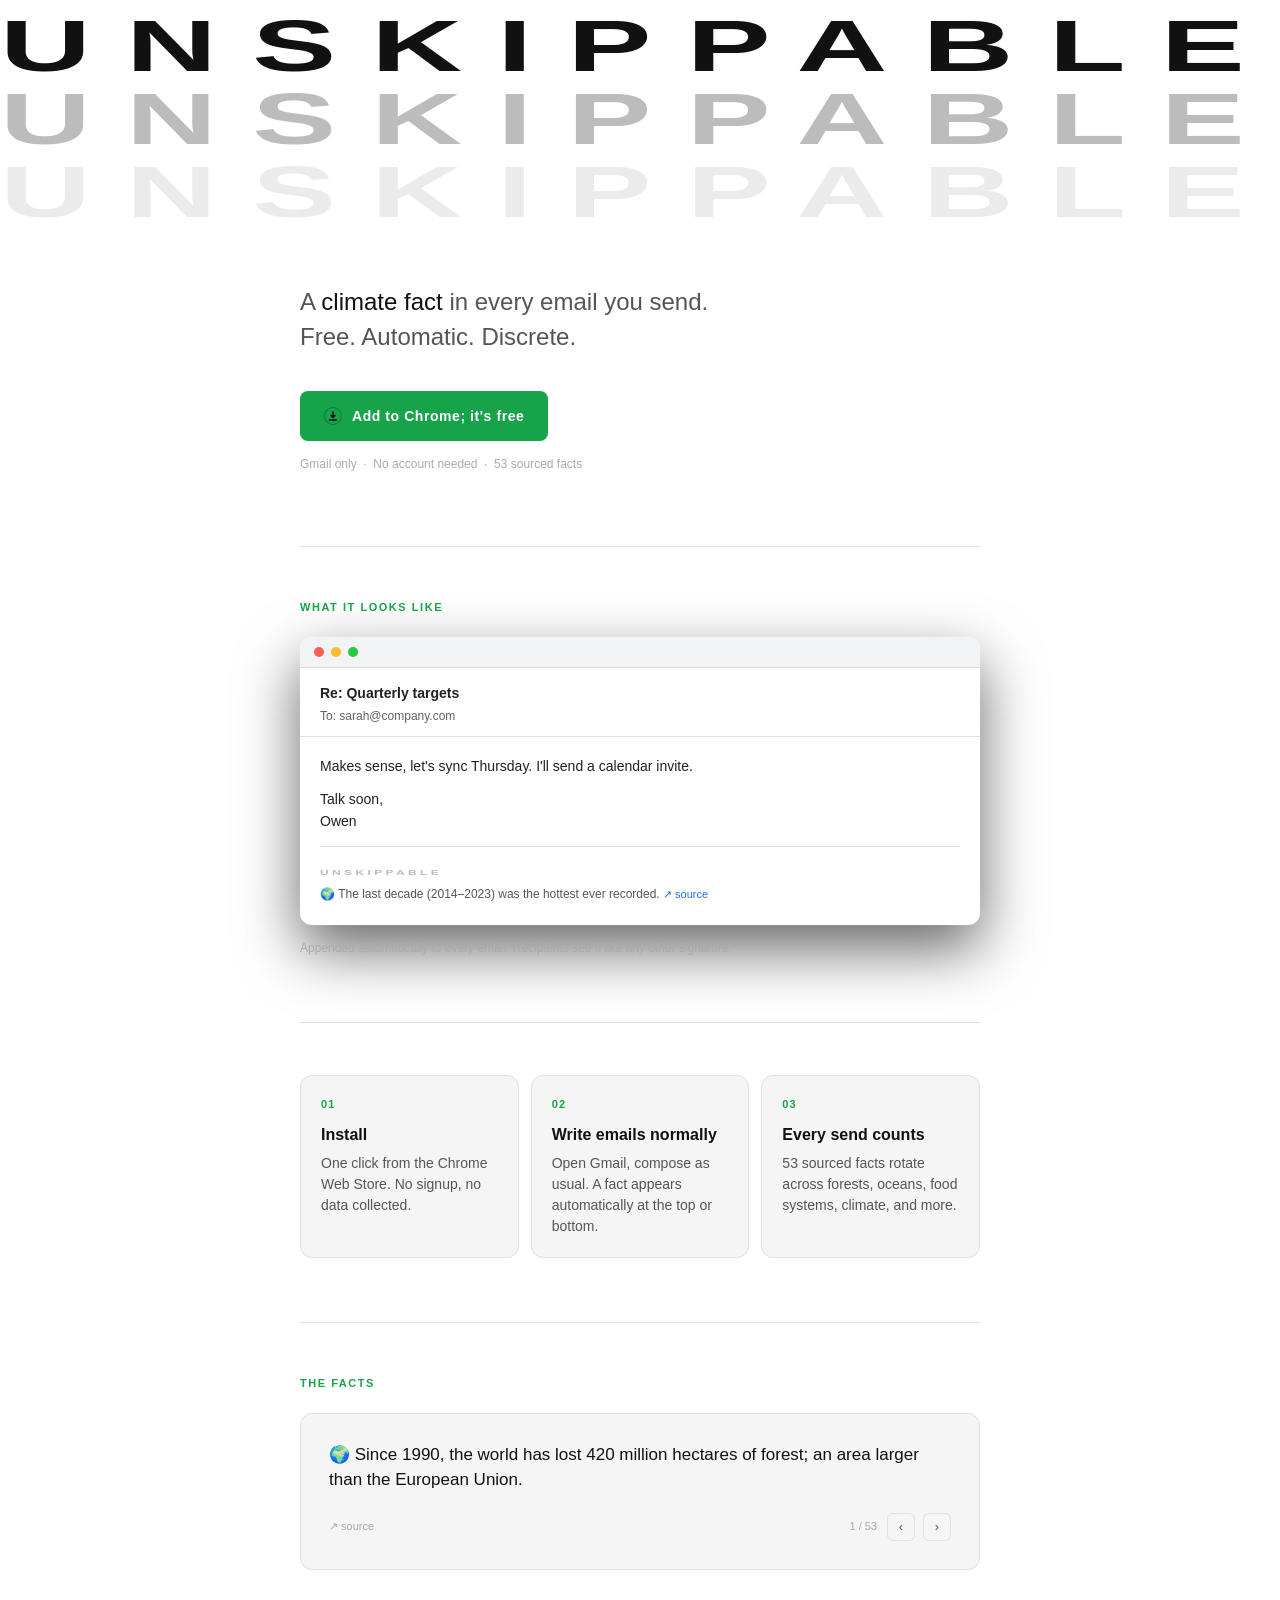
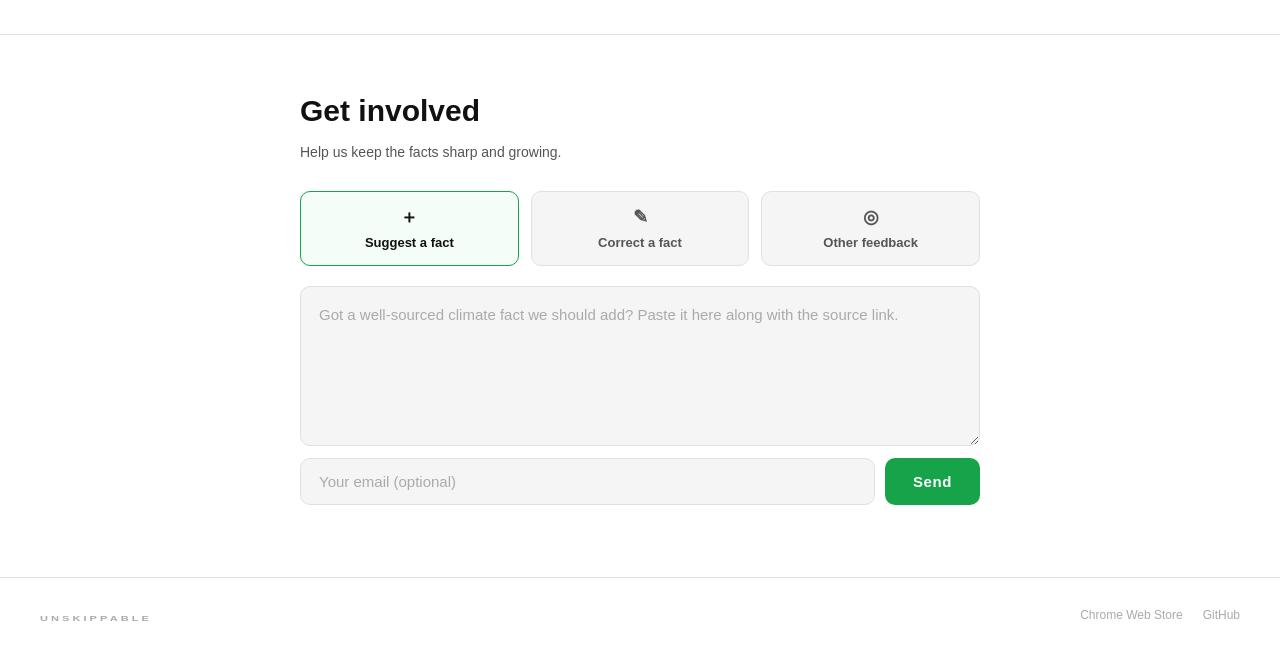
==== web/index.html @ 428bbf8e "Move demo section above steps Co-Authored-By: Claude Sonnet 4.6 <noreply@anthropic.com>" ====
<!DOCTYPE html>
<html lang="en">
<head>
  <meta charset="UTF-8">
  <meta name="viewport" content="width=device-width, initial-scale=1.0">
  <title>Unskippable Climate</title>
  <meta name="description" content="A climate fact in every email you send. Free Chrome extension for Gmail.">
  <style>
    *, *::before, *::after { box-sizing: border-box; margin: 0; padding: 0; }

    :root {
      --bg: #ffffff;
      --surface: #f5f5f5;
      --border: #e0e0e0;
      --text: #111111;
      --muted: #aaa;
      --dim: #555;
      --green: #16a34a;
    }

    html { scroll-behavior: smooth; }

    body {
      background: var(--bg);
      color: var(--text);
      font-family: Arial, 'Helvetica Neue', sans-serif;
      line-height: 1.6;
      -webkit-font-smoothing: antialiased;
      overflow-x: hidden;
    }

    /* ── WORDMARK STACK ── */
    .wordmarks-stack {
      width: 100%;
      overflow: hidden;
      padding-top: 10px;
    }
    .wm {
      font-family: 'Arial Black', Impact, 'Helvetica Neue', Arial, sans-serif;
      font-weight: 900;
      letter-spacing: 0.28em;
      text-transform: uppercase;
      white-space: nowrap;
      display: block;
      color: var(--text);
      transform: scaleY(0.58);
      transform-origin: top left;
      line-height: 1;
    }

    /* ── CENTERED COLUMN ── */
    .col {
      max-width: 760px;
      margin: 0 auto;
      padding: 0 40px;
    }

    /* ── HERO ── */
    .hero { padding: 56px 0 72px; }

    .hero-tagline {
      font-size: clamp(18px, 2.5vw, 24px);
      color: var(--dim);
      max-width: 480px;
      margin-bottom: 36px;
      line-height: 1.45;
    }
    .hero-tagline em { color: var(--text); font-style: normal; }

    .btn-install {
      display: inline-flex;
      align-items: center;
      gap: 10px;
      background: var(--green);
      color: #ffffff;
      font-size: 14px;
      font-weight: bold;
      letter-spacing: 0.04em;
      padding: 14px 24px;
      border-radius: 8px;
      text-decoration: none;
      transition: opacity 0.15s, transform 0.15s;
    }
    .btn-install:hover { opacity: 0.88; transform: translateY(-1px); }
    .hero-sub { margin-top: 14px; font-size: 12px; color: var(--muted); }

    /* ── STEPS ── */
    .steps-section {
      padding: 52px 0 64px;
      border-top: 1px solid var(--border);
    }
    .steps { display: flex; gap: 12px; }
    .step {
      flex: 1;
      background: var(--surface);
      border: 1px solid var(--border);
      border-radius: 12px;
      padding: 20px;
    }
    .step-num { font-size: 11px; font-weight: bold; letter-spacing: 0.1em; color: var(--green); margin-bottom: 8px; }
    .step-title { font-size: 16px; font-weight: bold; margin-bottom: 6px; }
    .step-desc { font-size: 14px; color: var(--dim); line-height: 1.5; }

    /* ── DEMO ── */
    .demo { padding: 52px 0 64px; border-top: 1px solid var(--border); }

    .section-label {
      font-size: 11px;
      font-weight: bold;
      letter-spacing: 0.14em;
      text-transform: uppercase;
      color: var(--green);
      margin-bottom: 20px;
    }

    .email-mock {
      background: #fff;
      border-radius: 12px;
      overflow: hidden;
      box-shadow: 0 0 0 1px rgba(255,255,255,0.06), 0 24px 60px rgba(0,0,0,0.6);
    }
    .email-chrome {
      background: #f1f3f4;
      padding: 10px 14px;
      display: flex;
      align-items: center;
      gap: 7px;
      border-bottom: 1px solid #dadce0;
    }
    .chrome-dot { width: 10px; height: 10px; border-radius: 50%; }
    .chrome-dot:nth-child(1) { background: #ff5f57; }
    .chrome-dot:nth-child(2) { background: #febc2e; }
    .chrome-dot:nth-child(3) { background: #28c840; }
    .email-header { padding: 14px 20px 10px; border-bottom: 1px solid #e0e0e0; }
    .email-subject { font-family: Arial, sans-serif; font-size: 14px; font-weight: bold; color: #202124; margin-bottom: 3px; }
    .email-meta { font-family: Arial, sans-serif; font-size: 12px; color: #5f6368; }
    .email-body { padding: 18px 20px 20px; font-family: Arial, sans-serif; font-size: 14px; color: #202124; line-height: 1.6; }
    .email-body p { margin-bottom: 10px; }
    .uc-block { margin-top: 14px; padding-top: 11px; border-top: 1px solid #e0e0e0; }
    .uc-wordmark-email {
      font-family: 'Arial Black', Impact, sans-serif;
      font-size: 12px; font-weight: 900; letter-spacing: 0.28em; text-transform: uppercase;
      display: inline-block; transform: scaleY(0.58); transform-origin: bottom left;
      color: #bbb; line-height: 1; margin-bottom: 6px;
    }
    .uc-fact { font-family: Arial, sans-serif; font-size: 12px; color: #555; }
    .uc-fact a { color: #1a73e8; text-decoration: none; font-size: 11px; }
    .demo-caption { margin-top: 14px; font-size: 12px; color: var(--muted); }

    /* ── FACTS TICKER ── */
    .ticker { padding: 52px 0 64px; border-top: 1px solid var(--border); }
    .ticker-inner {
      background: var(--surface);
      border: 1px solid var(--border);
      border-radius: 12px;
      padding: 28px;
      min-height: 110px;
      display: flex; flex-direction: column;
      justify-content: space-between; gap: 20px;
    }
    .ticker-fact { font-size: clamp(14px, 2vw, 17px); color: var(--text); line-height: 1.5; transition: opacity 0.4s; }
    .ticker-fact.fade { opacity: 0; }
    .ticker-meta { display: flex; align-items: center; justify-content: space-between; gap: 12px; }
    .ticker-source { font-size: 11px; color: var(--muted); text-decoration: none; }
    .ticker-source:hover { color: var(--dim); }
    .ticker-nav { display: flex; gap: 8px; }
    .ticker-btn {
      background: none; border: 1px solid var(--border); color: var(--dim);
      width: 28px; height: 28px; border-radius: 6px; cursor: pointer;
      font-size: 13px; display: flex; align-items: center; justify-content: center;
      transition: border-color 0.15s, color 0.15s;
    }
    .ticker-btn:hover { border-color: var(--dim); color: var(--text); }
    .ticker-count { font-size: 11px; color: var(--muted); align-self: center; }

    /* ── FEEDBACK ── */
    .feedback-section { padding: 52px 0 72px; border-top: 1px solid var(--border); }
    .feedback-section h2 { font-size: clamp(22px, 3vw, 30px); font-weight: bold; margin-bottom: 6px; }
    .feedback-section > .col > p { font-size: 14px; color: var(--dim); margin-bottom: 28px; }

    .feedback-types {
      display: flex;
      gap: 12px;
      margin-bottom: 20px;
    }
    .type-btn {
      flex: 1;
      background: var(--surface);
      border: 1px solid var(--border);
      border-radius: 10px;
      color: var(--dim);
      font-family: Arial, sans-serif;
      font-size: 13px;
      font-weight: bold;
      padding: 14px 12px;
      cursor: pointer;
      transition: border-color 0.15s, color 0.15s, background 0.15s;
      text-align: center;
      line-height: 1.3;
    }
    .type-btn .type-icon { font-size: 18px; display: block; margin-bottom: 5px; }
    .type-btn:hover { border-color: #444; color: var(--text); }
    .type-btn.active { border-color: var(--green); color: var(--text); background: rgba(74,222,128,0.06); }

    .feedback-form { display: flex; flex-direction: column; gap: 12px; }

    .feedback-form textarea {
      width: 100%;
      background: var(--surface);
      border: 1px solid var(--border);
      border-radius: 10px;
      color: var(--text);
      font-family: Arial, sans-serif;
      font-size: 15px;
      line-height: 1.6;
      padding: 16px 18px;
      resize: vertical;
      min-height: 160px;
      transition: border-color 0.15s;
      outline: none;
    }
    .feedback-form textarea::placeholder { color: var(--muted); }
    .feedback-form textarea:focus { border-color: #555; }

    .feedback-row { display: flex; gap: 10px; }

    .feedback-form input[type="email"] {
      flex: 1;
      background: var(--surface);
      border: 1px solid var(--border);
      border-radius: 10px;
      color: var(--text);
      font-family: Arial, sans-serif;
      font-size: 15px;
      padding: 14px 18px;
      transition: border-color 0.15s;
      outline: none;
      min-width: 0;
    }
    .feedback-form input[type="email"]::placeholder { color: var(--muted); }
    .feedback-form input[type="email"]:focus { border-color: #555; }

    .btn-submit {
      background: var(--green);
      color: #ffffff;
      border: none;
      border-radius: 10px;
      font-family: Arial, sans-serif;
      font-size: 15px;
      font-weight: bold;
      letter-spacing: 0.04em;
      padding: 14px 28px;
      cursor: pointer;
      white-space: nowrap;
      flex-shrink: 0;
      transition: opacity 0.15s;
    }
    .btn-submit:hover { opacity: 0.85; }
    .btn-submit:disabled { opacity: 0.4; cursor: default; }
    .feedback-thanks { font-size: 14px; color: var(--green); display: none; padding-top: 4px; }

    /* ── FOOTER ── */
    footer {
      border-top: 1px solid var(--border);
      padding: 28px 40px;
      display: flex; align-items: center; justify-content: space-between;
      flex-wrap: wrap; gap: 12px;
    }
    .footer-wordmark {
      font-family: 'Arial Black', Impact, 'Helvetica Neue', Arial, sans-serif;
      font-weight: 900; letter-spacing: 0.28em; text-transform: uppercase;
      display: inline-block; transform: scaleY(0.58); transform-origin: bottom left;
      line-height: 1; font-size: 11px; color: var(--muted);
    }
    .footer-links { display: flex; gap: 20px; }
    .footer-links a { font-size: 12px; color: var(--muted); text-decoration: none; transition: color 0.15s; }
    .footer-links a:hover { color: var(--dim); }

    @media (max-width: 600px) {
      .col { padding: 0 20px; }
      .steps { flex-direction: column; }
      .feedback-types { flex-direction: column; }
      .feedback-row { flex-direction: column; }
      footer { padding-left: 20px; padding-right: 20px; }
    }
  </style>
</head>
<body>

  <!-- WORDMARK STACK -->
  <div class="wordmarks-stack">
    <span class="wm" style="opacity:1;">Unskippable</span>
    <span class="wm" style="opacity:0.28;">Unskippable</span>
    <span class="wm" style="opacity:0.08;">Unskippable</span>
  </div>

  <!-- HERO -->
  <div class="col">
    <section class="hero">
      <p class="hero-tagline">
        A <em>climate fact</em> in every email you send.<br>
        Free. Automatic. Discrete.
      </p>
      <a href="https://chrome.google.com/webstore" class="btn-install">
        <svg width="18" height="18" viewBox="0 0 18 18" fill="none">
          <circle cx="9" cy="9" r="8.5" stroke="#0b0b0b" stroke-opacity="0.3"/>
          <path d="M9 5v5.5M9 10.5l-2-2M9 10.5l2-2" stroke="#0b0b0b" stroke-width="1.5" stroke-linecap="round" stroke-linejoin="round"/>
          <path d="M5.5 13h7" stroke="#0b0b0b" stroke-width="1.5" stroke-linecap="round"/>
        </svg>
        Add to Chrome; it's free
      </a>
      <p class="hero-sub">Gmail only &nbsp;·&nbsp; No account needed &nbsp;·&nbsp; 53 sourced facts</p>
    </section>
  </div>

  <!-- DEMO -->
  <div class="col">
    <section class="demo">
      <div class="section-label">What it looks like</div>
      <div class="email-mock">
        <div class="email-chrome">
          <div class="chrome-dot"></div><div class="chrome-dot"></div><div class="chrome-dot"></div>
        </div>
        <div class="email-header">
          <div class="email-subject">Re: Quarterly targets</div>
          <div class="email-meta">To: sarah@company.com</div>
        </div>
        <div class="email-body">
          <p>Makes sense, let's sync Thursday. I'll send a calendar invite.</p>
          <p>Talk soon,<br>Owen</p>
          <div class="uc-block">
            <div><span class="uc-wordmark-email">Unskippable</span></div>
            <span class="uc-fact">
              🌍 <span id="demo-text">The last decade (2014–2023) was the hottest ever recorded.</span>
              <a href="https://climate.nasa.gov/vital-signs/global-temperature/" target="_blank">↗ source</a>
            </span>
          </div>
        </div>
      </div>
      <p class="demo-caption">Appended automatically to every email. Recipients see it like any other signature.</p>
    </section>
  </div>

  <!-- STEPS -->
  <div class="col">
    <section class="steps-section">
      <div class="steps">
        <div class="step">
          <div class="step-num">01</div>
          <div class="step-title">Install</div>
          <div class="step-desc">One click from the Chrome Web Store. No signup, no data collected.</div>
        </div>
        <div class="step">
          <div class="step-num">02</div>
          <div class="step-title">Write emails normally</div>
          <div class="step-desc">Open Gmail, compose as usual. A fact appears automatically at the top or bottom.</div>
        </div>
        <div class="step">
          <div class="step-num">03</div>
          <div class="step-title">Every send counts</div>
          <div class="step-desc">53 sourced facts rotate across forests, oceans, food systems, climate, and more.</div>
        </div>
      </div>
    </section>
  </div>

  <!-- FACTS TICKER -->
  <div class="col">
    <section class="ticker">
      <div class="section-label">The facts</div>
      <div class="ticker-inner">
        <p class="ticker-fact" id="ticker-text"></p>
        <div class="ticker-meta">
          <a href="#" class="ticker-source" id="ticker-source" target="_blank">↗ source</a>
          <div style="display:flex;align-items:center;gap:10px;">
            <span class="ticker-count" id="ticker-count"></span>
            <div class="ticker-nav">
              <button class="ticker-btn" id="ticker-prev">‹</button>
              <button class="ticker-btn" id="ticker-next">›</button>
            </div>
          </div>
        </div>
      </div>
    </section>
  </div>

  <!-- FEEDBACK -->
  <section class="feedback-section">
    <div class="col">
      <h2>Get involved</h2>
      <p>Help us keep the facts sharp and growing.</p>

      <div class="feedback-types">
        <button class="type-btn active" data-type="suggest">
          <span class="type-icon">＋</span>
          Suggest a fact
        </button>
        <button class="type-btn" data-type="correct">
          <span class="type-icon">✎</span>
          Correct a fact
        </button>
        <button class="type-btn" data-type="other">
          <span class="type-icon">◎</span>
          Other feedback
        </button>
      </div>

      <form class="feedback-form" id="feedback-form">
        <textarea id="feedback-msg" name="message" placeholder="Got a well-sourced climate fact we should add? Paste it here along with the source link."></textarea>
        <div class="feedback-row">
          <input type="email" name="email" placeholder="Your email (optional)">
          <button type="submit" class="btn-submit" id="submit-btn">Send</button>
        </div>
        <p class="feedback-thanks" id="feedback-thanks">Thanks; we got it. ✓</p>
      </form>
    </div>
  </section>

  <!-- FOOTER -->
  <footer>
    <span class="footer-wordmark">Unskippable</span>
    <div class="footer-links">
      <a href="https://chrome.google.com/webstore" target="_blank">Chrome Web Store</a>
      <a href="https://github.com/moovapp2023/unskippable" target="_blank">GitHub</a>
    </div>
  </footer>

  <script>
    // ── Wordmarks: measure as inline-block, render as block ──
    const wms = document.querySelectorAll('.wm');
    function fitWordmarks() {
      wms[0].style.fontSize = '100px';
      wms[0].style.display = 'inline-block';
      const naturalWidth = wms[0].getBoundingClientRect().width;
      wms[0].style.display = 'block';
      const fontSize = 100 * document.documentElement.clientWidth / naturalWidth;
      const compensation = -(fontSize * 0.42);
      wms.forEach(wm => {
        wm.style.fontSize = fontSize + 'px';
        wm.style.marginBottom = compensation + 'px';
      });
    }
    fitWordmarks();
    window.addEventListener('resize', fitWordmarks);

    // ── Feedback type toggle ──
    const placeholders = {
      suggest: "Got a well-sourced climate fact we should add? Paste it here along with the source link.",
      correct: "Which fact needs correcting, and what's wrong with it? Include a better source if you have one.",
      other:   "Love it, hate it, have a thought; we read everything.",
    };
    const typeButtons = document.querySelectorAll('.type-btn');
    const msgArea = document.getElementById('feedback-msg');
    let selectedType = 'suggest';

    typeButtons.forEach(btn => {
      btn.addEventListener('click', () => {
        typeButtons.forEach(b => b.classList.remove('active'));
        btn.classList.add('active');
        selectedType = btn.dataset.type;
        msgArea.placeholder = placeholders[selectedType];
      });
    });

    // ── Facts ──
    const FACTS = [
      { text: "Since 1990, the world has lost 420 million hectares of forest; an area larger than the European Union.", source: "https://www.fao.org/state-of-forests/en/" },
      { text: "Tropical forests once covered 12% of Earth's land. Today they cover around 5%.", source: "https://www.globalforestwatch.org" },
      { text: "The world loses approximately 10 million hectares of forest per year; down from 16 million in 1990, but from a much smaller remaining base.", source: "https://www.fao.org/state-of-forests/en/" },
      { text: "Half of all habitable land on Earth is used for agriculture; 77% of that agricultural land is dedicated to livestock.", source: "https://ourworldindata.org/global-land-for-agriculture" },
      { text: "77% of agricultural land is used for livestock; yet animal products provide only 18% of the world's calories.", source: "https://science.sciencemag.org/content/360/6392/987" },
      { text: "Agricultural expansion drives up to 90% of global tropical deforestation.", source: "https://www.fao.org/sustainability/news/detail/en/c/1274219/" },
      { text: "A third of the world's agricultural land has been degraded by erosion in the past 40 years.", source: "https://www.theguardian.com/environment/2015/dec/02/arable-land-soil-food-security-erosion" },
      { text: "Three-quarters of the world's crop species depend on pollinators; insects underpin 35% of global food production, including most fruits, nuts, and vegetables.", source: "https://www.ipbes.net/assessment-reports/pollinators" },
      { text: "Approximately 40% of invertebrate pollinator species (including bees and butterflies) are currently at risk of extinction.", source: "https://www.ipbes.net/assessment-reports/pollinators" },
      { text: "The global economic value of pollination services is estimated at $235–577 billion annually; provided almost entirely by wild and managed insects now in steep decline.", source: "https://www.ipbes.net/assessment-reports/pollinators" },
      { text: "21 of the world's 37 largest aquifers are being depleted faster than they can naturally replenish.", source: "https://agupubs.onlinelibrary.wiley.com/doi/10.1002/2015WR017349" },
      { text: "The Ogallala Aquifer (which irrigates 30% of all US groundwater-fed agriculture) took millions of years to fill and is being drained in decades.", source: "https://www.scientificamerican.com/article/ogallala-aquifer/" },
      { text: "Monitored wildlife populations have declined by an average of 73% since 1970.", source: "https://livingplanet.panda.org/" },
      { text: "Freshwater species populations have declined by 85% on average since 1970; the sharpest collapse of any habitat type on Earth.", source: "https://livingplanet.panda.org/" },
      { text: "70% of all birds on Earth are now domesticated poultry; only 30% are wild.", source: "https://www.pnas.org/doi/10.1073/pnas.1711842115" },
      { text: "In 50 years of trophy fishing photographs from the Florida Keys, the average size of the fish caught shrank from around 20kg to just over 2kg.", source: "https://pubmed.ncbi.nlm.nih.gov/19183214/" },
      { text: "Species are being lost at an unprecedented rate not seen in 10 million years; nearly 1 in 5 land species are at risk of extinction by the end of the century.", source: "https://www.un.org/sustainabledevelopment/blog/2019/05/nature-decline-unprecedented-report/" },
      { text: "The last decade (2014–2023) was the hottest ever recorded.", source: "https://climate.nasa.gov/vital-signs/global-temperature/" },
      { text: "Globally averaged temperature in 2024 was the warmest in 175 years of record-keeping.", source: "https://thebulletin.org/doomsday-clock/2026-statement/climate-change/" },
      { text: "Global sea levels have risen 21–24cm since 1880, with the rate of rise doubling since 2006.", source: "https://climate.nasa.gov/vital-signs/sea-level/" },
      { text: "The number of recorded climate disasters has increased fivefold over the past 50 years.", source: "https://public.wmo.int/en/media/press-release/wmo-atlas-of-mortality-and-economic-losses" },
      { text: "The average time between severe climate disasters is now just 12 days, compared to an average of 82 days in the early 1980s.", source: "https://thebulletin.org/doomsday-clock/2026-statement/climate-change/" },
      { text: "CO₂ levels in the atmosphere are now higher than at any point in at least 800,000 years.", source: "https://climate.nasa.gov/vital-signs/carbon-dioxide/" },
      { text: "There is a 50-50 chance that 2026 will temporarily breach 1.5°C of warming above pre-industrial levels.", source: "https://thebulletin.org/doomsday-clock/2026-statement/climate-change/" },
      { text: "Based on current global climate policies, we are on track for 2.8°C of warming this century.", source: "https://www.unep.org/resources/emissions-gap-report-2025" },
      { text: "Global disaster costs in 2024 were 14% above the 2000–2024 average, totalling $368 billion.", source: "https://assets.aon.com/-/media/files/aon/reports/2025/2025-climate-catastrophe-insight.pdf" },
      { text: "The 2023–2025 global coral bleaching event (the fourth ever recorded and the most severe in history) impacted 84% of the world's reefs across 82 countries and territories.", source: "https://coralreefwatch.noaa.gov/" },
      { text: "During the first global bleaching event in 1998, 21% of reefs were affected. In 2025, it was 84%.", source: "https://coralreefwatch.noaa.gov/" },
      { text: "Around 8 million tonnes of plastic enter the world's oceans every year.", source: "https://www.science.org/doi/10.1126/science.1260352" },
      { text: "Only 9% of all plastic waste produced globally has ever been recycled.", source: "https://www.ecowatch.com/" },
      { text: "In the United States, the plastic recycling rate is just 5%; despite decades of consumer recycling campaigns.", source: "https://www.ecowatch.com/" },
      { text: "Every additional degree Celsius of warming reduces global food production capacity by approximately 120 calories per person per day.", source: "https://www.nature.com/" },
      { text: "Climate change is projected to reduce global staple crop yields by 8% by 2050 regardless of future emissions; by 24% by 2100 under a high-emissions scenario.", source: "https://www.nature.com/" },
      { text: "72% of the world's staple crops (maize, wheat, soybeans, and rice) are grown in just 5 countries; a synchronized failure across all four is projected to become possible every 11 years by mid-century.", source: "https://www.woodwellclimate.org/" },
      { text: "Microplastics have now been detected in human blood, lungs, placentas, and breast milk.", source: "https://www.nejm.org/doi/full/10.1056/NEJMoa2309822" },
      { text: "A 2024 study found microplastic particles in arterial plaque; patients with higher concentrations had a significantly elevated risk of heart attack and stroke.", source: "https://www.nejm.org/doi/full/10.1056/NEJMoa2309822" },
      { text: "Atmospheric CO₂ concentrations are projected to reach levels that measurably impair human cognitive function within 50 years; levels already regularly exceeded in poorly ventilated buildings today.", source: "https://link.springer.com/article/10.1007/s11869-026-01918-5" },
      { text: "The cost of solar power has fallen by 90% in the last decade; the fastest cost decline of any energy source in history.", source: "https://www.iea.org/reports/world-energy-outlook-2023" },
      { text: "The ozone layer is on track to fully recover by 2066, thanks to the 1987 Montreal Protocol; the most successful international environmental agreement ever reached.", source: "https://ozone.unep.org/science/assessment/sap" },
      { text: "Global renewable energy capacity grew by 50% in 2023; the fastest rate in 20 years.", source: "https://www.iea.org/reports/renewables-2023" },
      { text: "Protected land areas have grown from 10% to 17% of Earth's land surface since 1990, with an international target of 30% by 2030.", source: "https://www.protectedplanet.net/en" },
      { text: "Carbon emissions increased less this decade than the previous one.", source: "https://thebulletin.org/doomsday-clock/2026-statement/climate-change/" },
      { text: "China's carbon emissions (32% of global) appear to have plateaued.", source: "https://thebulletin.org/doomsday-clock/2026-statement/climate-change/" },
      { text: "In 2024, renewable and nuclear energy together surpassed 40% of global electricity generation for the first time.", source: "https://thebulletin.org/doomsday-clock/2026-statement/climate-change/" },
      { text: "We have proof that fossil fuel companies knew they were driving climate change, yet worked to misinform the public about the science of it.", source: "https://www.budget.senate.gov/chairman/newsroom/press/senate-budget-committee-and-house-oversight-committee-release-comprehensive-report-on-fossil-fuel-industry-s-climate-denial-and-disinformation" },
      { text: "Global fossil fuel subsidies reached $7 trillion in 2022 — 7.1% of global GDP.", source: "https://www.imf.org/en/Publications/WP/Issues/2023/08/22/IMF-Fossil-Fuel-Subsidies-Data-2023-Update-537281" },
      { text: "2025 became the first full calendar year on record to exceed 1.5°C of warming above pre-industrial levels; the threshold set by the Paris Agreement.", source: "https://climate.copernicus.eu/" },
      { text: "The International Court of Justice declared in 2025 that nations have legally binding obligations to prevent climate harm; a landmark shift in international climate law.", source: "https://www.icj-cij.org/" },
      { text: "Global negotiations for a legally binding plastics treaty collapsed in 2025, leaving no international framework to halt the 8 million tonnes of plastic entering the ocean each year.", source: "https://www.unep.org/" },
      { text: "For the first time, scientists formally attributed specific heatwave deaths to named fossil fuel companies; opening the door to direct legal liability.", source: "https://www.worldweatherattribution.org/" },
      { text: "The UN High Seas Treaty entered ratification in 2025, aiming to protect 30% of international ocean waters by 2030; the first legal framework ever to govern the high seas, which cover nearly half the planet.", source: "https://www.un.org/bbnjagreement" },
      { text: "Green sea turtle nesting populations rebounded significantly in 2025; a rare conservation success story driven by decades of international protection efforts.", source: "https://earth.org/" },
      { text: "The Conejeres Glacier in Colombia was declared extinct in 2025.", source: "https://glaciercasualtylist.rice.edu" },
    ];

    let tickerIndex = 0;
    const tickerText = document.getElementById('ticker-text');
    const tickerSource = document.getElementById('ticker-source');
    const tickerCount = document.getElementById('ticker-count');

    function showFact(i) {
      tickerText.classList.add('fade');
      setTimeout(() => {
        const f = FACTS[i];
        tickerText.textContent = '🌍 ' + f.text;
        tickerSource.href = f.source;
        tickerCount.textContent = (i + 1) + ' / ' + FACTS.length;
        tickerText.classList.remove('fade');
      }, 380);
    }
    document.getElementById('ticker-next').addEventListener('click', () => { tickerIndex = (tickerIndex + 1) % FACTS.length; showFact(tickerIndex); });
    document.getElementById('ticker-prev').addEventListener('click', () => { tickerIndex = (tickerIndex - 1 + FACTS.length) % FACTS.length; showFact(tickerIndex); });
    showFact(0);
    setInterval(() => { tickerIndex = (tickerIndex + 1) % FACTS.length; showFact(tickerIndex); }, 6000);

    // ── Demo cycle ──
    const demoText = document.getElementById('demo-text');
    const demoFacts = [
      "The last decade (2014–2023) was the hottest ever recorded.",
      "77% of agricultural land is used for livestock; yet it provides only 18% of calories.",
      "Monitored wildlife populations have declined by an average of 73% since 1970.",
      "Around 8 million tonnes of plastic enter the world's oceans every year.",
    ];
    let demoIdx = 0;
    demoText.style.transition = 'opacity 0.35s';
    setInterval(() => {
      demoIdx = (demoIdx + 1) % demoFacts.length;
      demoText.style.opacity = 0;
      setTimeout(() => { demoText.textContent = demoFacts[demoIdx]; demoText.style.opacity = 1; }, 350);
    }, 5000);

    // ── Feedback ──
    const FORMSPREE_URL = 'https://formspree.io/f/mdayzlpb';
    document.getElementById('feedback-form').addEventListener('submit', async (e) => {
      e.preventDefault();
      const btn = document.getElementById('submit-btn');
      const thanks = document.getElementById('feedback-thanks');
      const form = e.target;
      if (!form.message.value.trim()) return;
      btn.disabled = true;
      btn.textContent = 'Sending…';
      try {
        const res = await fetch(FORMSPREE_URL, {
          method: 'POST',
          headers: { 'Accept': 'application/json', 'Content-Type': 'application/json' },
          body: JSON.stringify({ type: selectedType, message: form.message.value, email: form.email.value }),
        });
        if (res.ok) {
          form.message.value = '';
          form.email.value = '';
          thanks.style.display = 'block';
          btn.style.display = 'none';
        } else {
          btn.disabled = false; btn.textContent = 'Send';
        }
      } catch { btn.disabled = false; btn.textContent = 'Send'; }
    });
  </script>
</body>
</html>
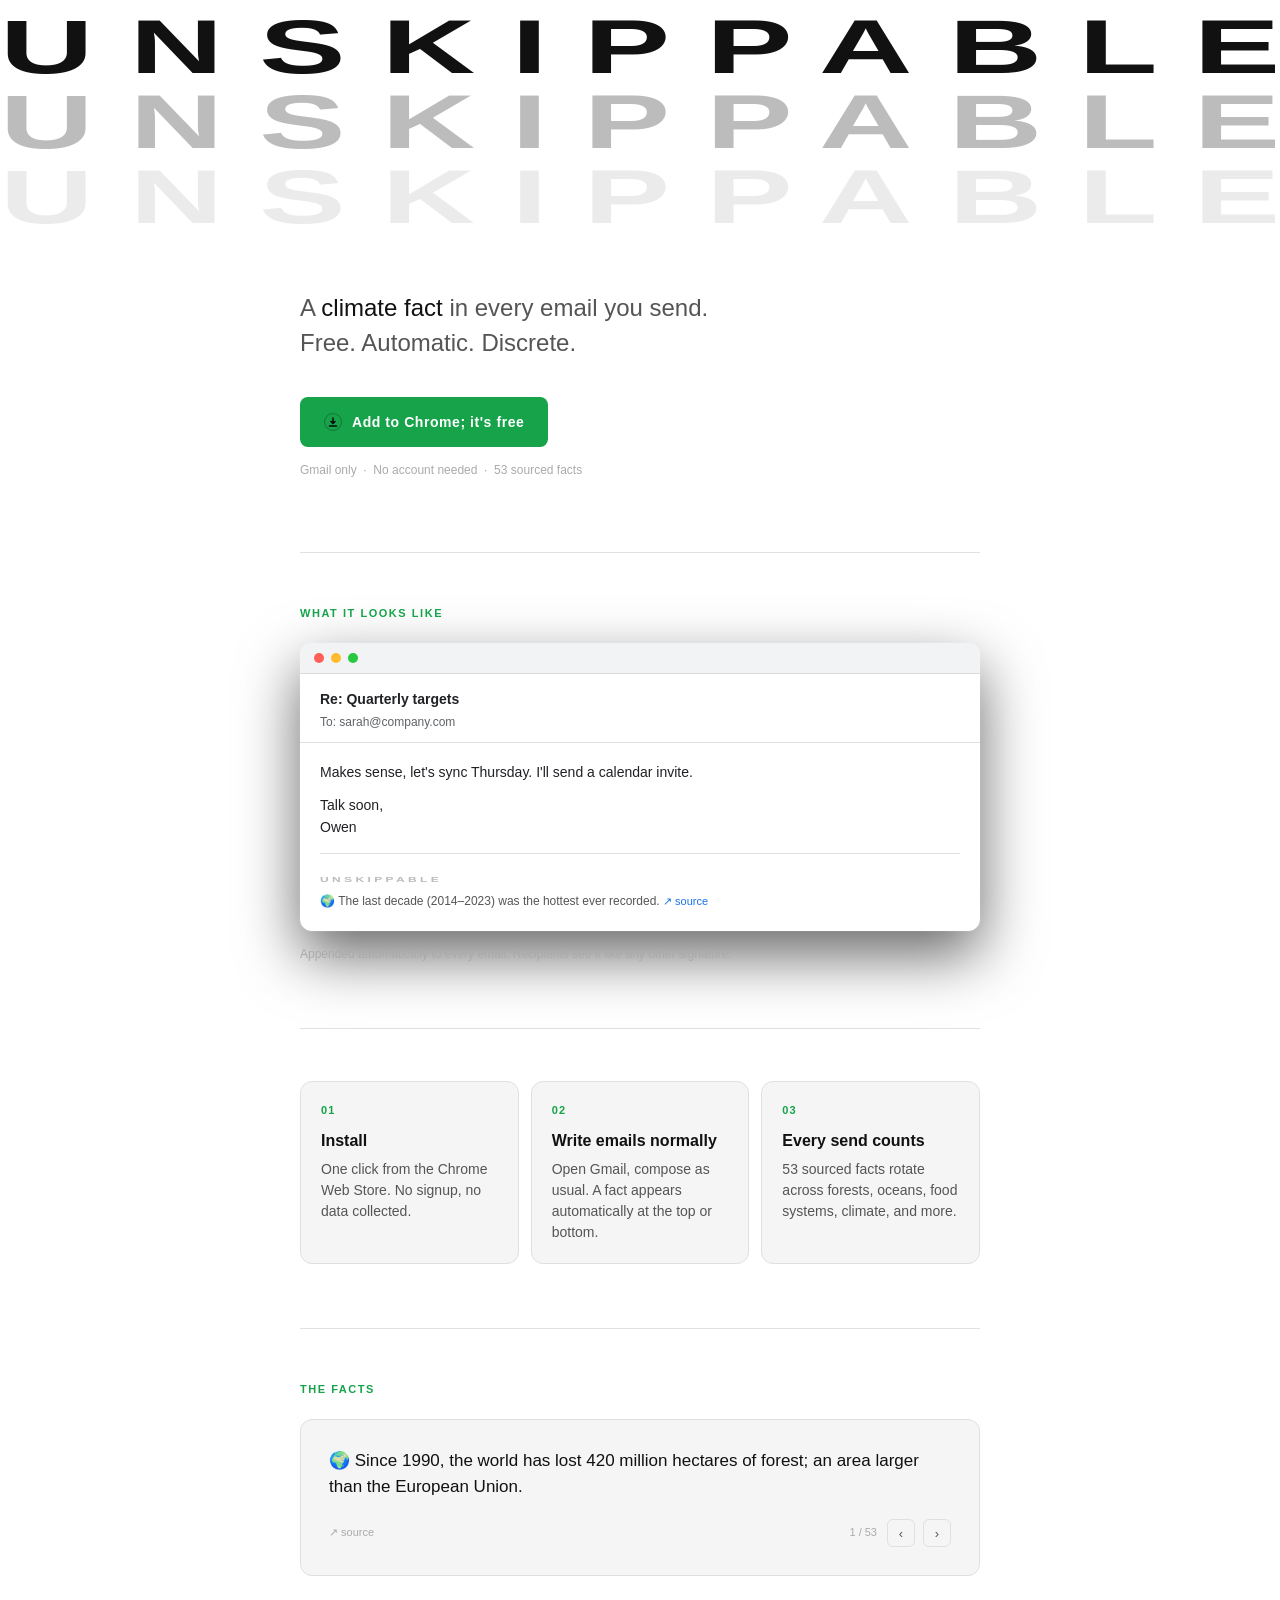
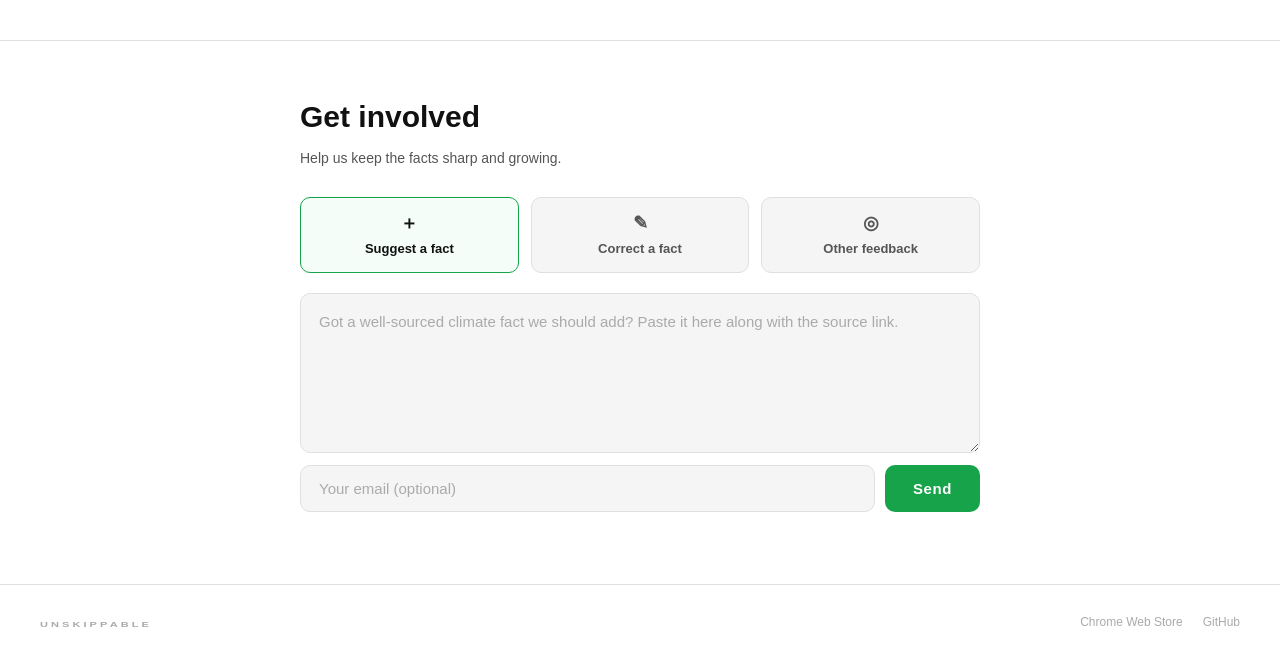
==== commit db67d7da: "Fix wordmark right edge; subtract trailing letter-spacing from measurement Co-Authored-By: Claude So" ====
--- a/web/index.html
+++ b/web/index.html
@@ -433,7 +433,10 @@
       wms[0].style.display = 'inline-block';
       const naturalWidth = wms[0].getBoundingClientRect().width;
       wms[0].style.display = 'block';
-      const fontSize = 100 * document.documentElement.clientWidth / naturalWidth;
+      // Subtract the trailing letter-spacing (0.28em × 100px) so the last
+      // character's right edge reaches the viewport edge, not the spacing after it
+      const contentWidth = naturalWidth - (0.28 * 100);
+      const fontSize = 100 * document.documentElement.clientWidth / contentWidth;
       const compensation = -(fontSize * 0.42);
       wms.forEach(wm => {
         wm.style.fontSize = fontSize + 'px';
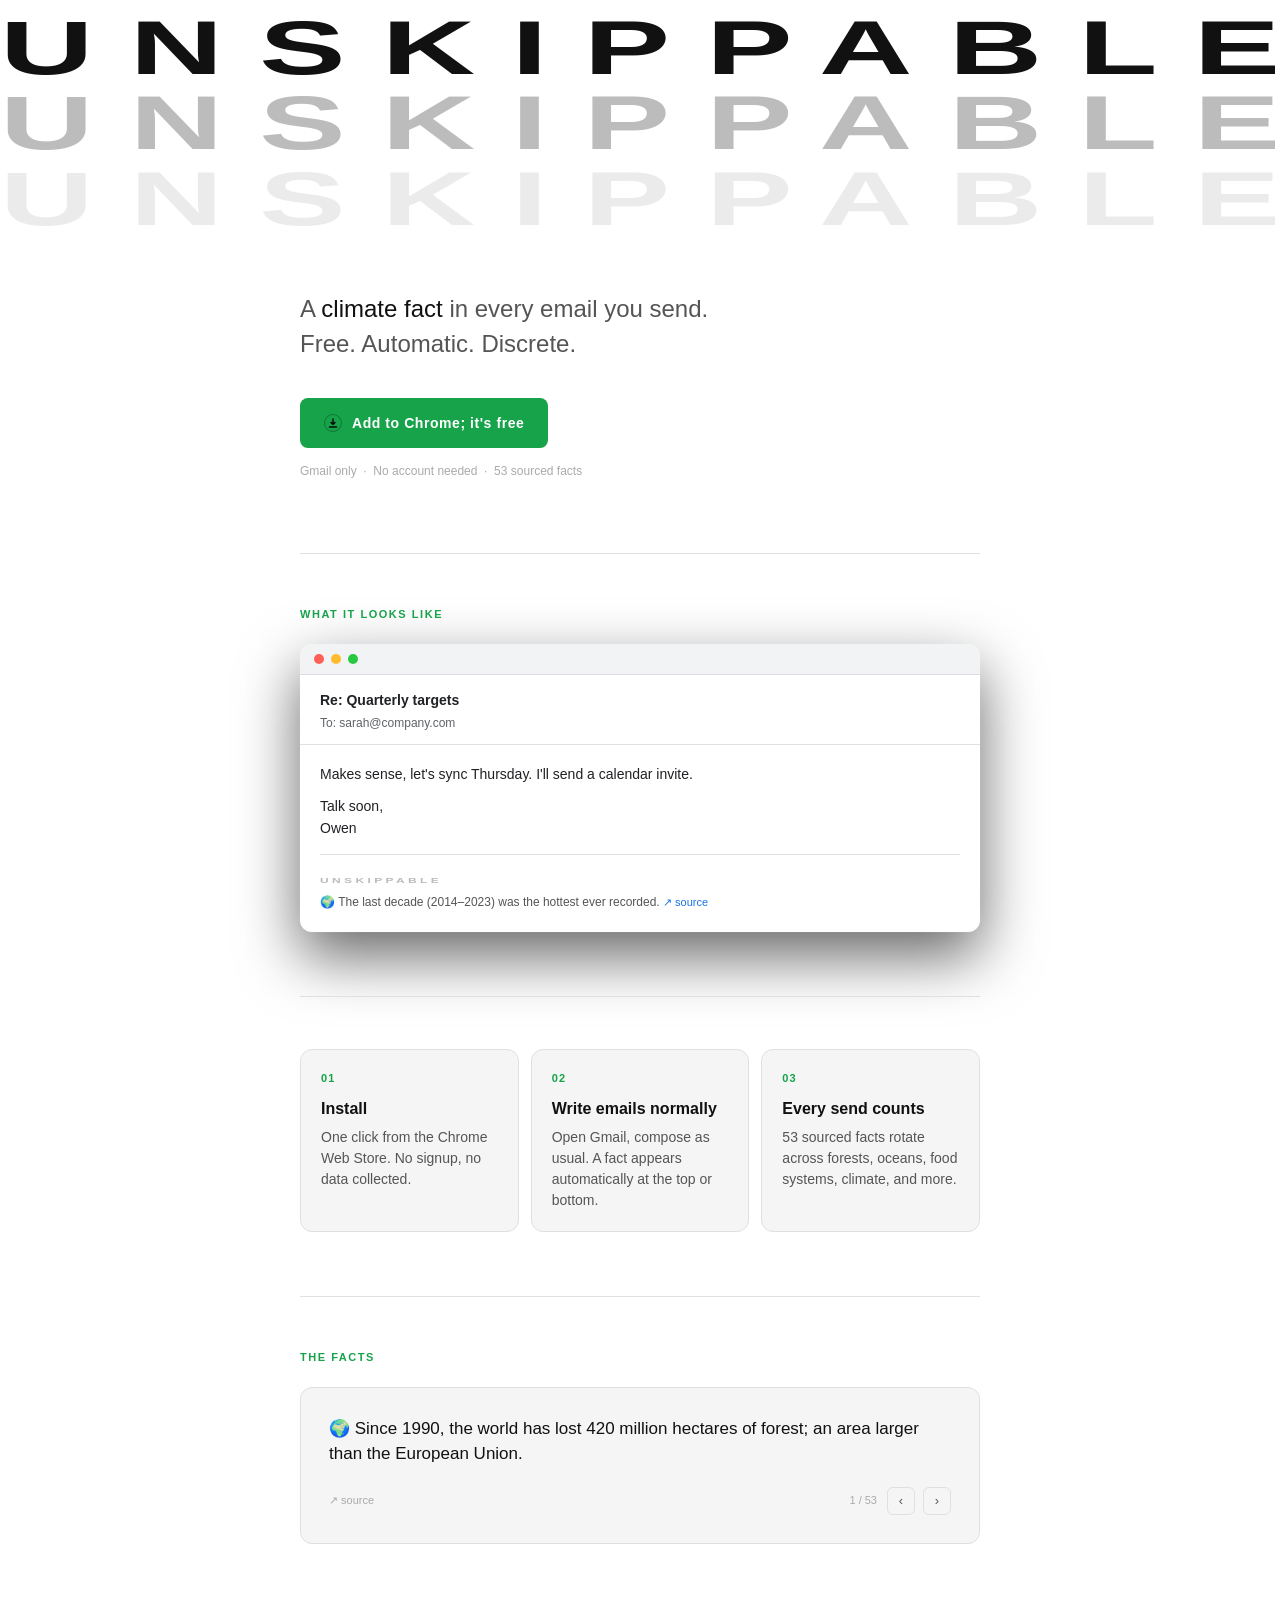
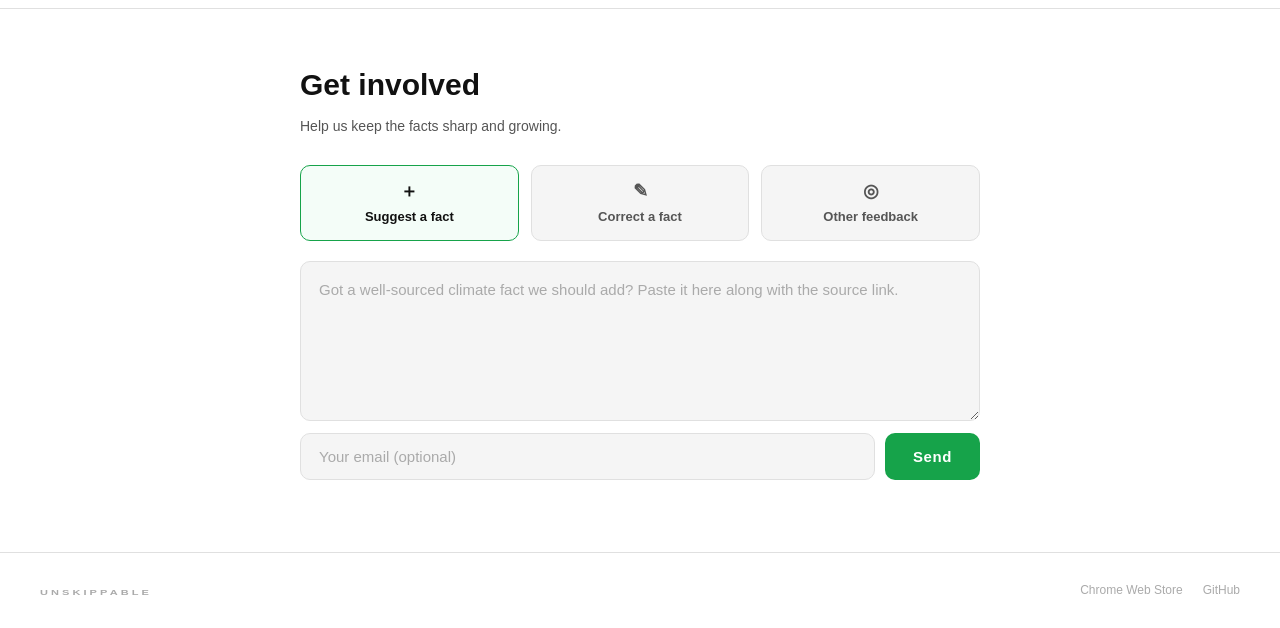
==== commit 1754db3c: "Squeeze wordmark via scaleX; remove demo caption; mobile layout pass - Wordmark now uses fixed heigh" ====
--- a/web/index.html
+++ b/web/index.html
@@ -43,9 +43,9 @@
       white-space: nowrap;
       display: block;
       color: var(--text);
-      transform: scaleY(0.58);
       transform-origin: top left;
       line-height: 1;
+      transition: transform 0.1s ease-out;
     }
 
     /* ── CENTERED COLUMN ── */
@@ -278,10 +278,23 @@
 
     @media (max-width: 600px) {
       .col { padding: 0 20px; }
-      .steps { flex-direction: column; }
+      .hero { padding: 36px 0 52px; }
+      .hero-tagline { font-size: clamp(20px, 5.5vw, 24px); margin-bottom: 28px; }
+      .hero-sub { font-size: 11px; }
+      .btn-install { font-size: 13px; padding: 13px 20px; }
+      .steps { flex-direction: column; gap: 10px; }
+      .step { padding: 16px; }
+      .steps-section { padding: 36px 0 48px; }
+      .demo { padding: 36px 0 48px; }
+      .ticker { padding: 36px 0 48px; }
+      .ticker-inner { padding: 20px; }
+      .feedback-section { padding: 36px 0 52px; }
       .feedback-types { flex-direction: column; }
       .feedback-row { flex-direction: column; }
-      footer { padding-left: 20px; padding-right: 20px; }
+      .feedback-form textarea { min-height: 120px; font-size: 16px; }
+      .feedback-form input[type="email"] { font-size: 16px; }
+      .btn-submit { width: 100%; }
+      footer { padding-left: 20px; padding-right: 20px; flex-direction: column; align-items: flex-start; gap: 16px; }
     }
   </style>
 </head>
@@ -337,7 +350,6 @@
           </div>
         </div>
       </div>
-      <p class="demo-caption">Appended automatically to every email. Recipients see it like any other signature.</p>
     </section>
   </div>
 
@@ -426,20 +438,28 @@
   </footer>
 
   <script>
-    // ── Wordmarks: measure as inline-block, render as block ──
+    // ── Wordmarks: fixed height, scaleX to fill width (squeeze effect) ──
     const wms = document.querySelectorAll('.wm');
+    // Base font size determines the visual height of the wordmark.
+    // scaleY(0.58) is applied on top, so visual height ≈ BASE_SIZE * 0.58.
+    const BASE_SIZE = 130; // px — adjust to taste
+
     function fitWordmarks() {
-      wms[0].style.fontSize = '100px';
+      // Measure natural text width at base size (no transform applied)
+      wms[0].style.fontSize = BASE_SIZE + 'px';
+      wms[0].style.transform = 'none';
       wms[0].style.display = 'inline-block';
       const naturalWidth = wms[0].getBoundingClientRect().width;
       wms[0].style.display = 'block';
-      // Subtract the trailing letter-spacing (0.28em × 100px) so the last
-      // character's right edge reaches the viewport edge, not the spacing after it
-      const contentWidth = naturalWidth - (0.28 * 100);
-      const fontSize = 100 * document.documentElement.clientWidth / contentWidth;
-      const compensation = -(fontSize * 0.42);
+
+      // Subtract trailing letter-spacing so last character reaches the edge
+      const contentWidth = naturalWidth - (0.28 * BASE_SIZE);
+      const scaleX = document.documentElement.clientWidth / contentWidth;
+      const compensation = -(BASE_SIZE * 0.42);
+
       wms.forEach(wm => {
-        wm.style.fontSize = fontSize + 'px';
+        wm.style.fontSize = BASE_SIZE + 'px';
+        wm.style.transform = `scaleX(${scaleX}) scaleY(0.58)`;
         wm.style.marginBottom = compensation + 'px';
       });
     }
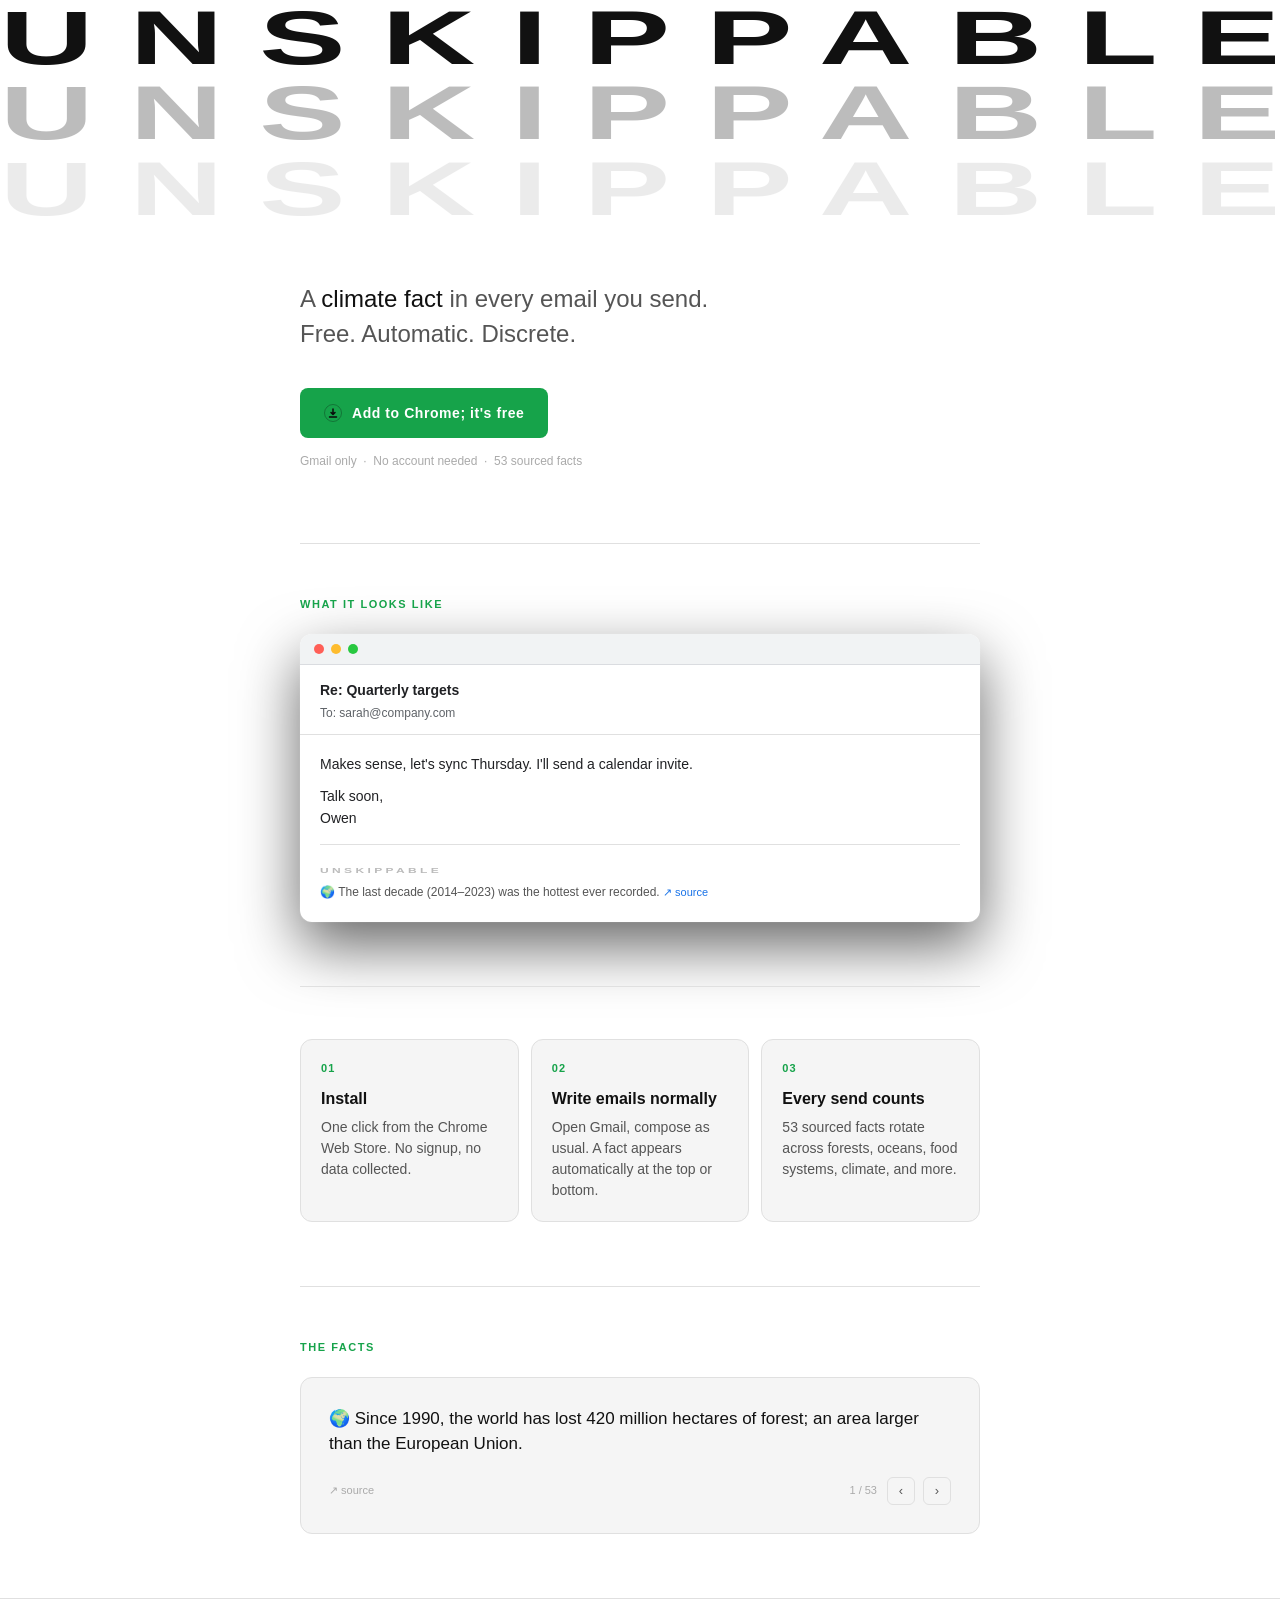
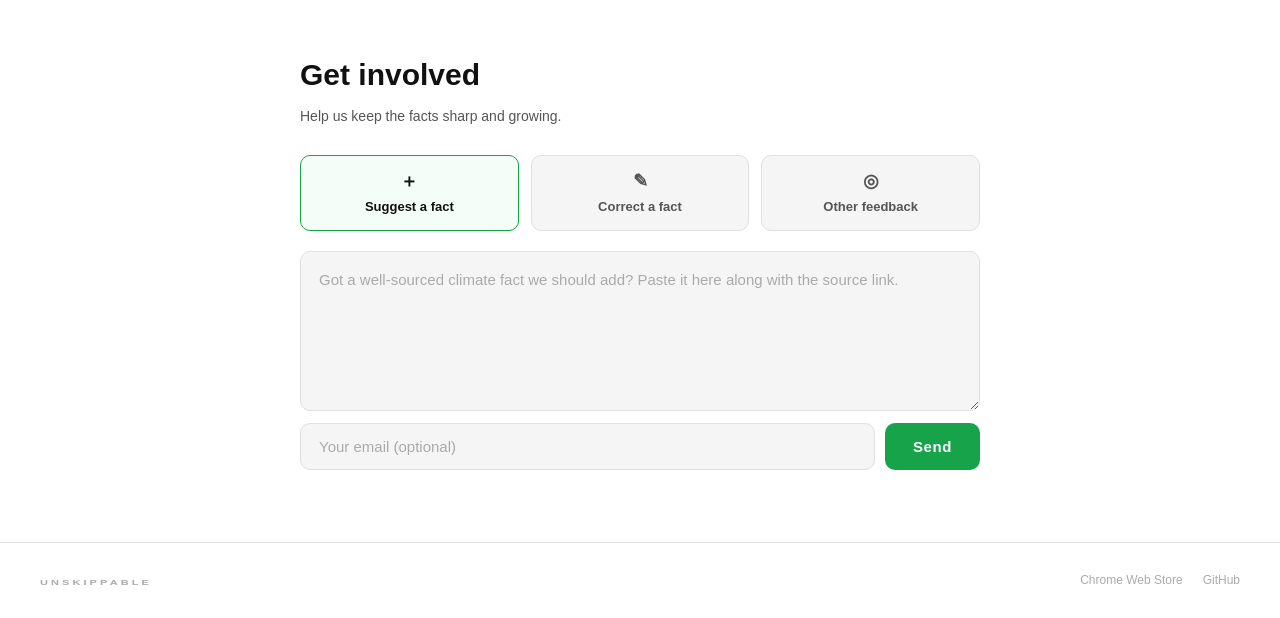
==== commit 324acf3a: "Wordmark touches top of screen; add U favicon; fix inter-wordmark gaps Co-Authored-By: Claude Sonnet" ====
--- a/web/index.html
+++ b/web/index.html
@@ -5,6 +5,7 @@
   <meta name="viewport" content="width=device-width, initial-scale=1.0">
   <title>Unskippable Climate</title>
   <meta name="description" content="A climate fact in every email you send. Free Chrome extension for Gmail.">
+  <link rel="icon" href="data:image/svg+xml,<svg xmlns='http://www.w3.org/2000/svg' viewBox='0 0 100 100'><text y='0.9em' font-size='95' font-family='Arial Black,Arial,sans-serif' font-weight='900' fill='%23111'>U</text></svg>">
   <style>
     *, *::before, *::after { box-sizing: border-box; margin: 0; padding: 0; }
 
@@ -33,7 +34,6 @@
     .wordmarks-stack {
       width: 100%;
       overflow: hidden;
-      padding-top: 10px;
     }
     .wm {
       font-family: 'Arial Black', Impact, 'Helvetica Neue', Arial, sans-serif;
@@ -455,12 +455,16 @@
       // Subtract trailing letter-spacing so last character reaches the edge
       const contentWidth = naturalWidth - (0.28 * BASE_SIZE);
       const scaleX = document.documentElement.clientWidth / contentWidth;
-      const compensation = -(BASE_SIZE * 0.42);
-
-      wms.forEach(wm => {
+      // Each wm's layout box is BASE_SIZE tall; scaleY(0.58) visually shrinks
+      // it to BASE_SIZE*0.58, leaving BASE_SIZE*0.42 of empty space below.
+      // Negative marginBottom pulls the next sibling up to close that gap.
+      const gap = -(BASE_SIZE * 0.42);
+
+      wms.forEach((wm, i) => {
         wm.style.fontSize = BASE_SIZE + 'px';
         wm.style.transform = `scaleX(${scaleX}) scaleY(0.58)`;
-        wm.style.marginBottom = compensation + 'px';
+        // Last wordmark: only close its own gap, don't pull the hero up
+        wm.style.marginBottom = gap + 'px';
       });
     }
     fitWordmarks();
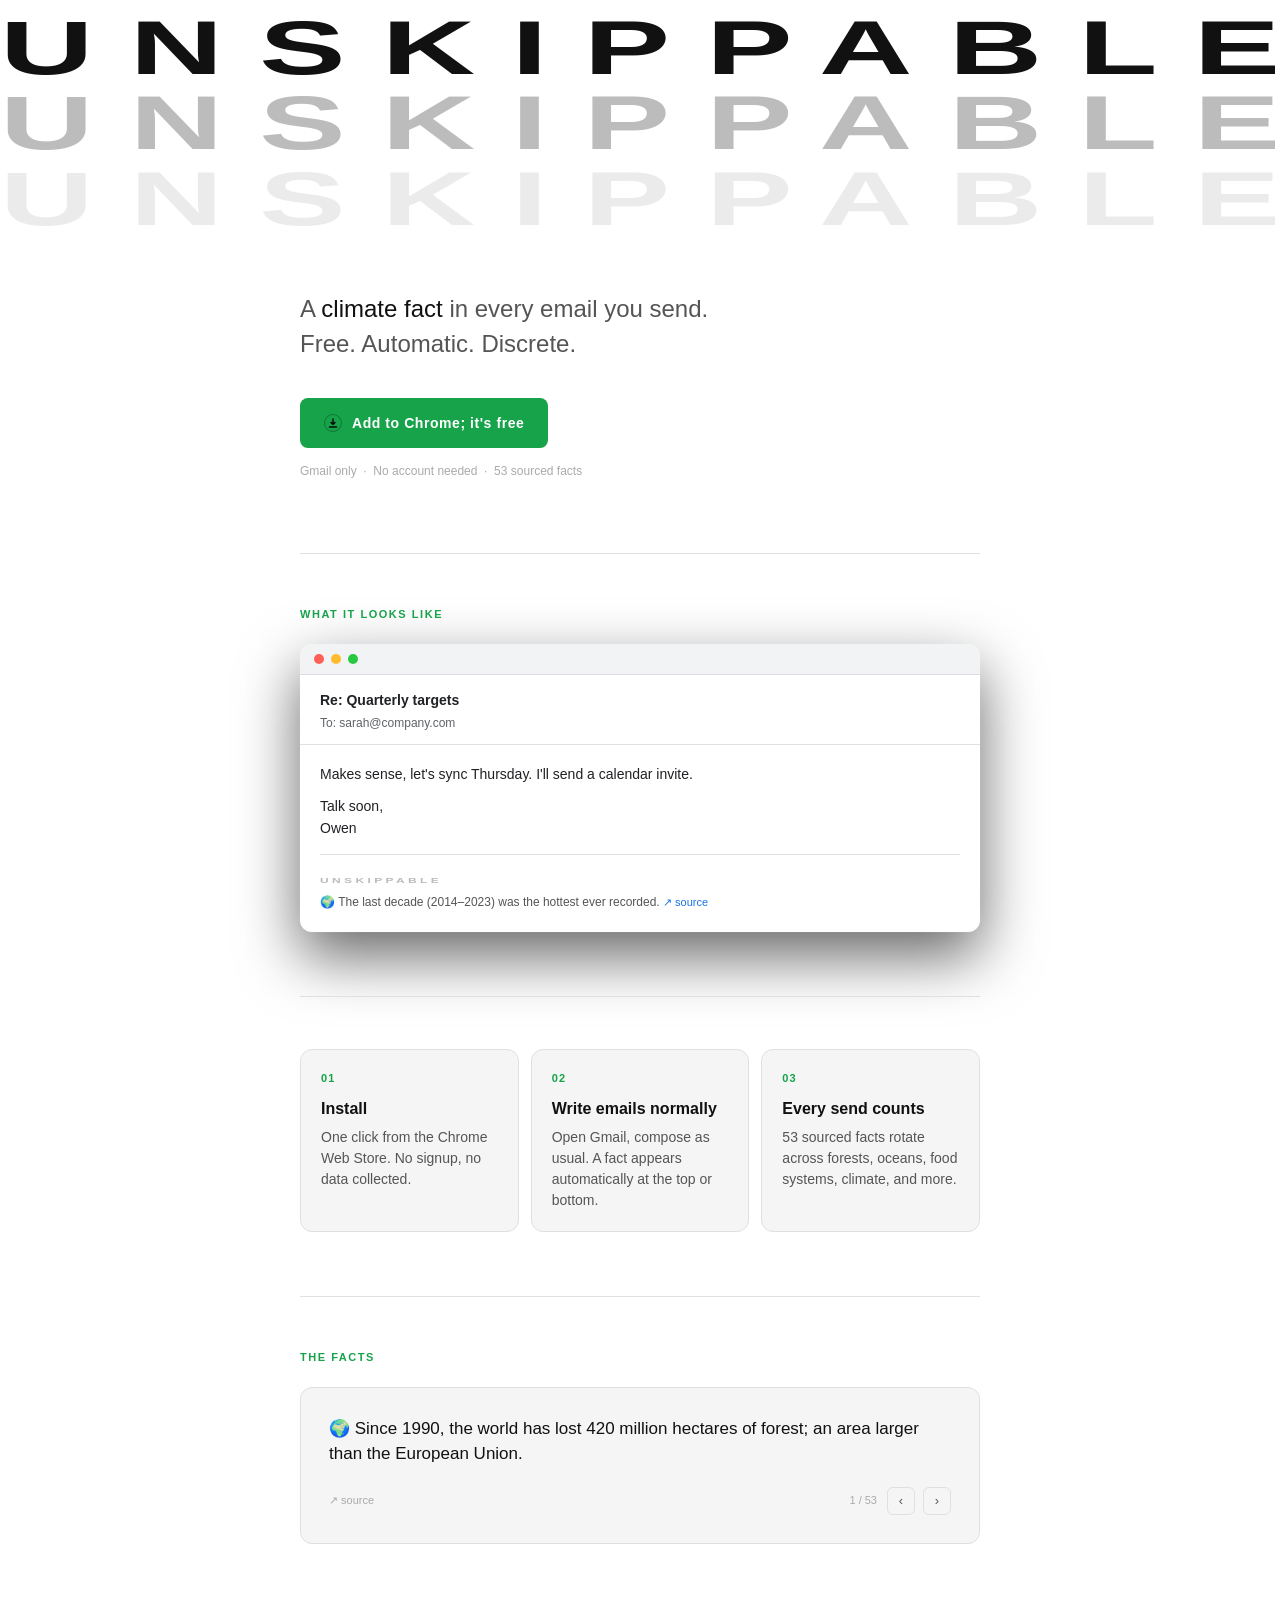
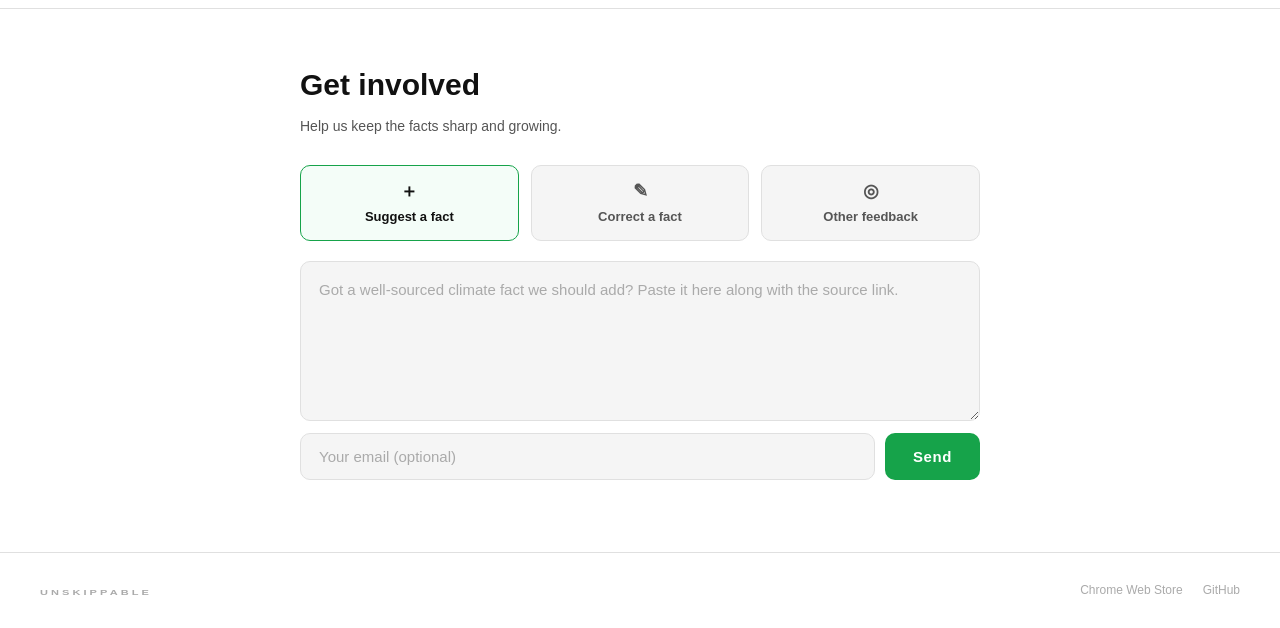
==== commit a89b3e0b: "Restore wordmark padding-top and original marginBottom logic Co-Authored-By: Claude Sonnet 4.6 <nore" ====
--- a/web/index.html
+++ b/web/index.html
@@ -34,6 +34,7 @@
     .wordmarks-stack {
       width: 100%;
       overflow: hidden;
+      padding-top: 10px;
     }
     .wm {
       font-family: 'Arial Black', Impact, 'Helvetica Neue', Arial, sans-serif;
@@ -455,16 +456,12 @@
       // Subtract trailing letter-spacing so last character reaches the edge
       const contentWidth = naturalWidth - (0.28 * BASE_SIZE);
       const scaleX = document.documentElement.clientWidth / contentWidth;
-      // Each wm's layout box is BASE_SIZE tall; scaleY(0.58) visually shrinks
-      // it to BASE_SIZE*0.58, leaving BASE_SIZE*0.42 of empty space below.
-      // Negative marginBottom pulls the next sibling up to close that gap.
-      const gap = -(BASE_SIZE * 0.42);
-
-      wms.forEach((wm, i) => {
+      const compensation = -(BASE_SIZE * 0.42);
+
+      wms.forEach(wm => {
         wm.style.fontSize = BASE_SIZE + 'px';
         wm.style.transform = `scaleX(${scaleX}) scaleY(0.58)`;
-        // Last wordmark: only close its own gap, don't pull the hero up
-        wm.style.marginBottom = gap + 'px';
+        wm.style.marginBottom = compensation + 'px';
       });
     }
     fitWordmarks();
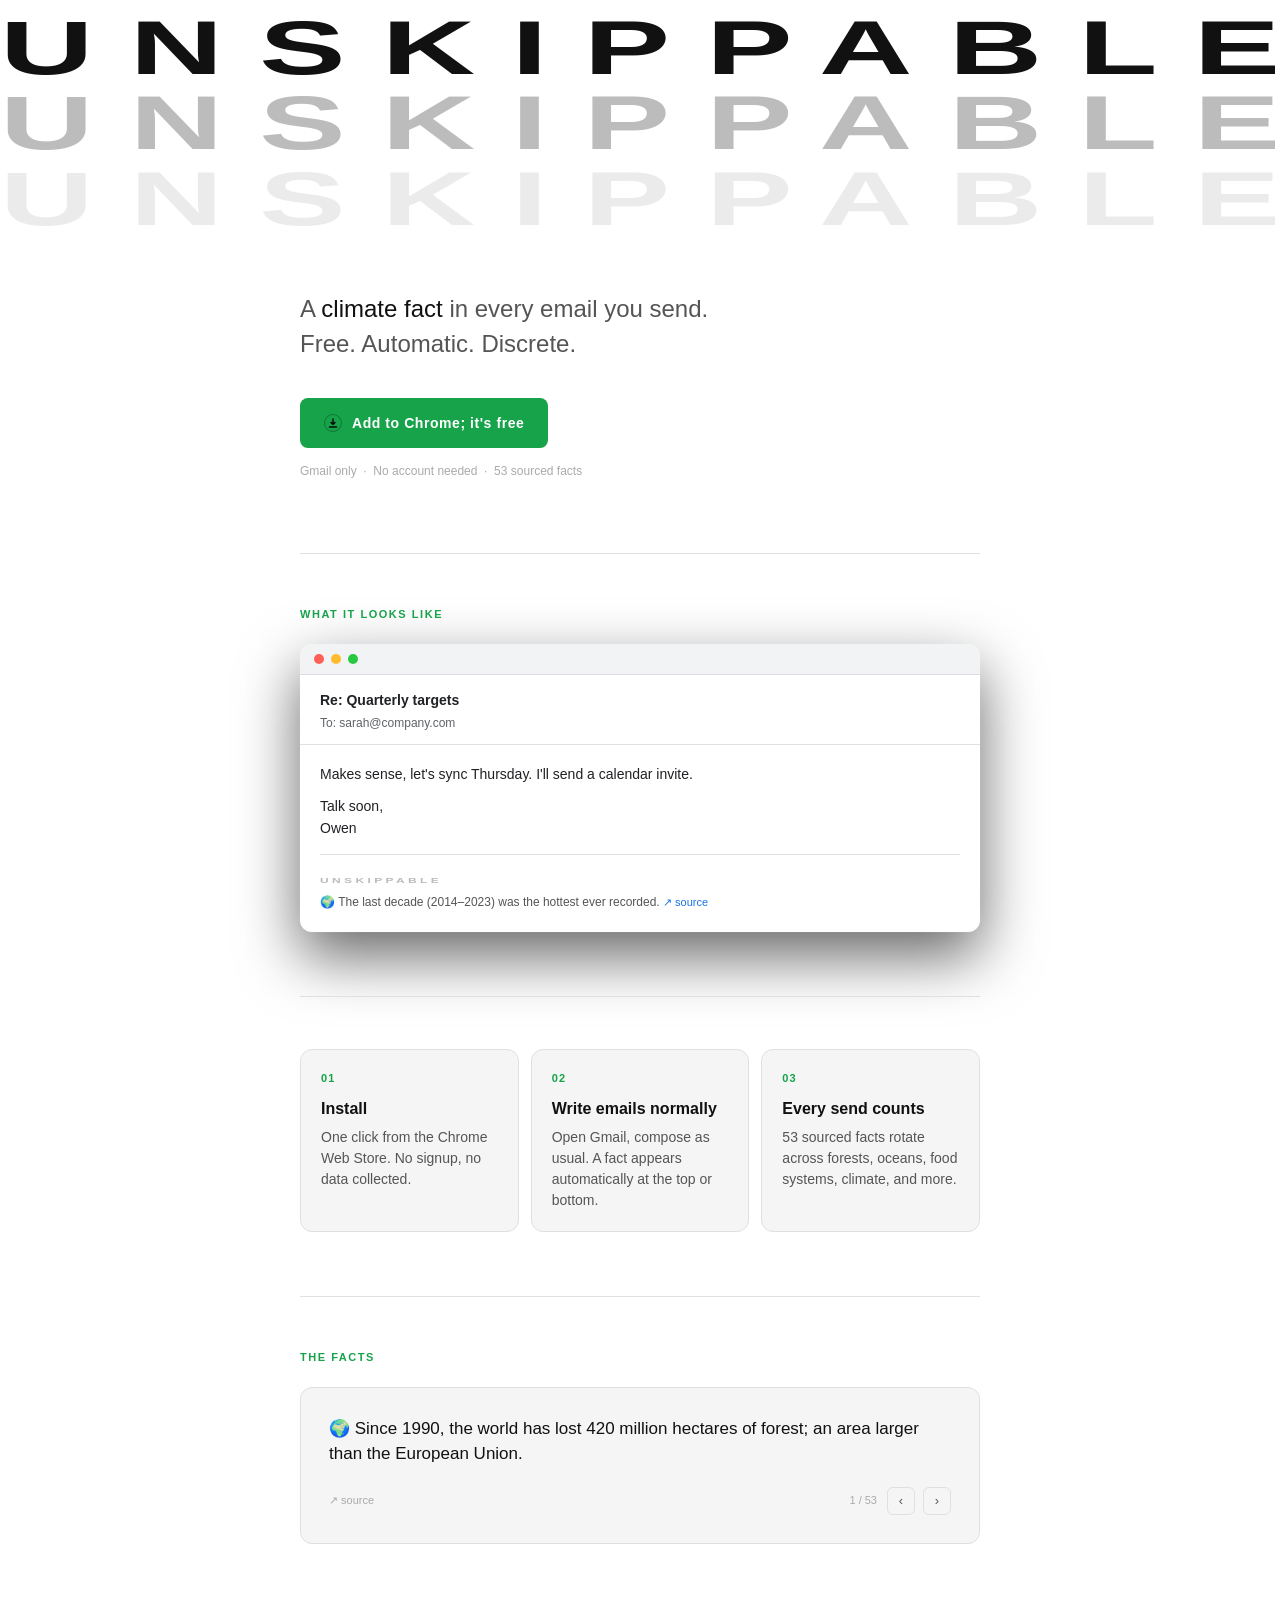
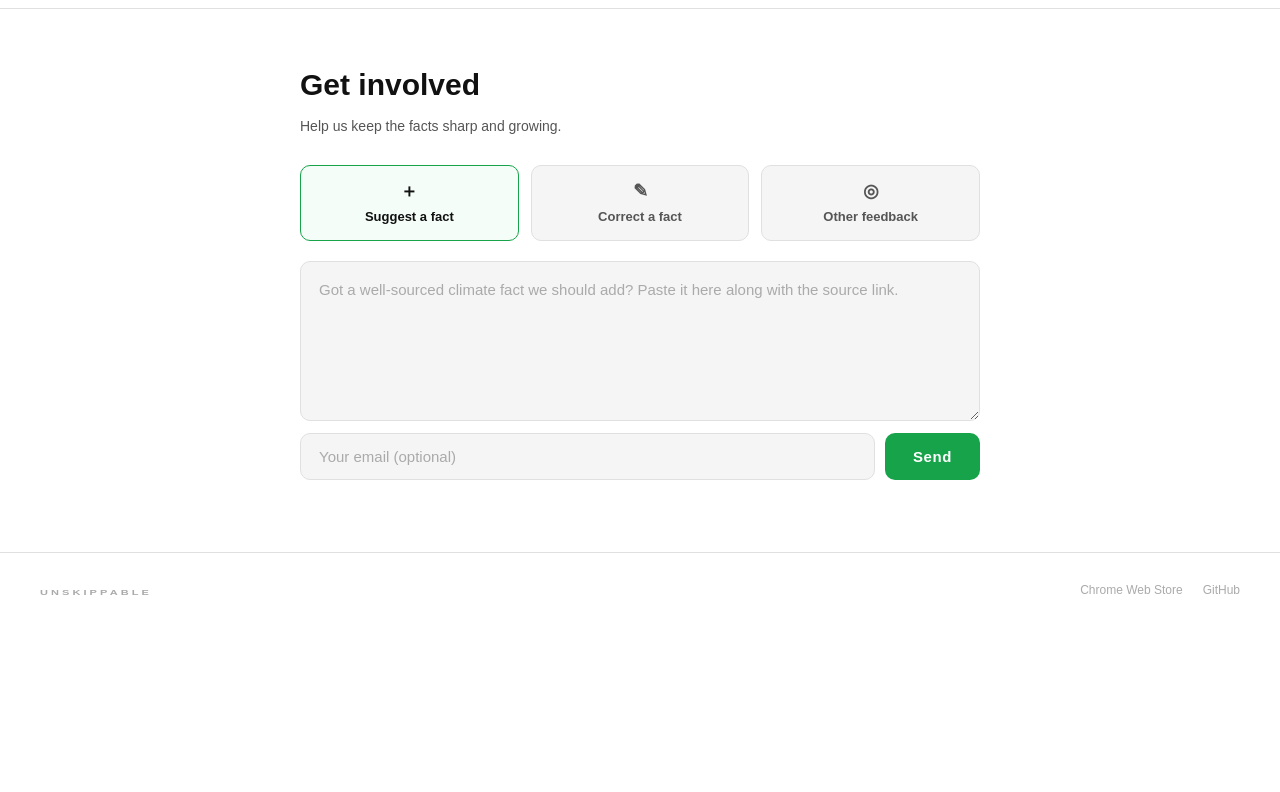
==== commit b1b552ad: "Fix wordmark gap by measuring actual rendered height after transform Co-Authored-By: Claude Sonnet 4" ====
--- a/web/index.html
+++ b/web/index.html
@@ -456,7 +456,15 @@
       // Subtract trailing letter-spacing so last character reaches the edge
       const contentWidth = naturalWidth - (0.28 * BASE_SIZE);
       const scaleX = document.documentElement.clientWidth / contentWidth;
-      const compensation = -(BASE_SIZE * 0.42);
+
+      // Apply transform to first wm, measure the gap between layout box and
+      // visual height, then apply the same negative margin to all.
+      wms[0].style.fontSize = BASE_SIZE + 'px';
+      wms[0].style.transform = `scaleX(${scaleX}) scaleY(0.58)`;
+      wms[0].style.marginBottom = '0px';
+      const layoutH = wms[0].getBoundingClientRect().height; // visual height after transform
+      // Layout box is BASE_SIZE tall; gap = BASE_SIZE - visual height
+      const compensation = -(BASE_SIZE - layoutH);
 
       wms.forEach(wm => {
         wm.style.fontSize = BASE_SIZE + 'px';
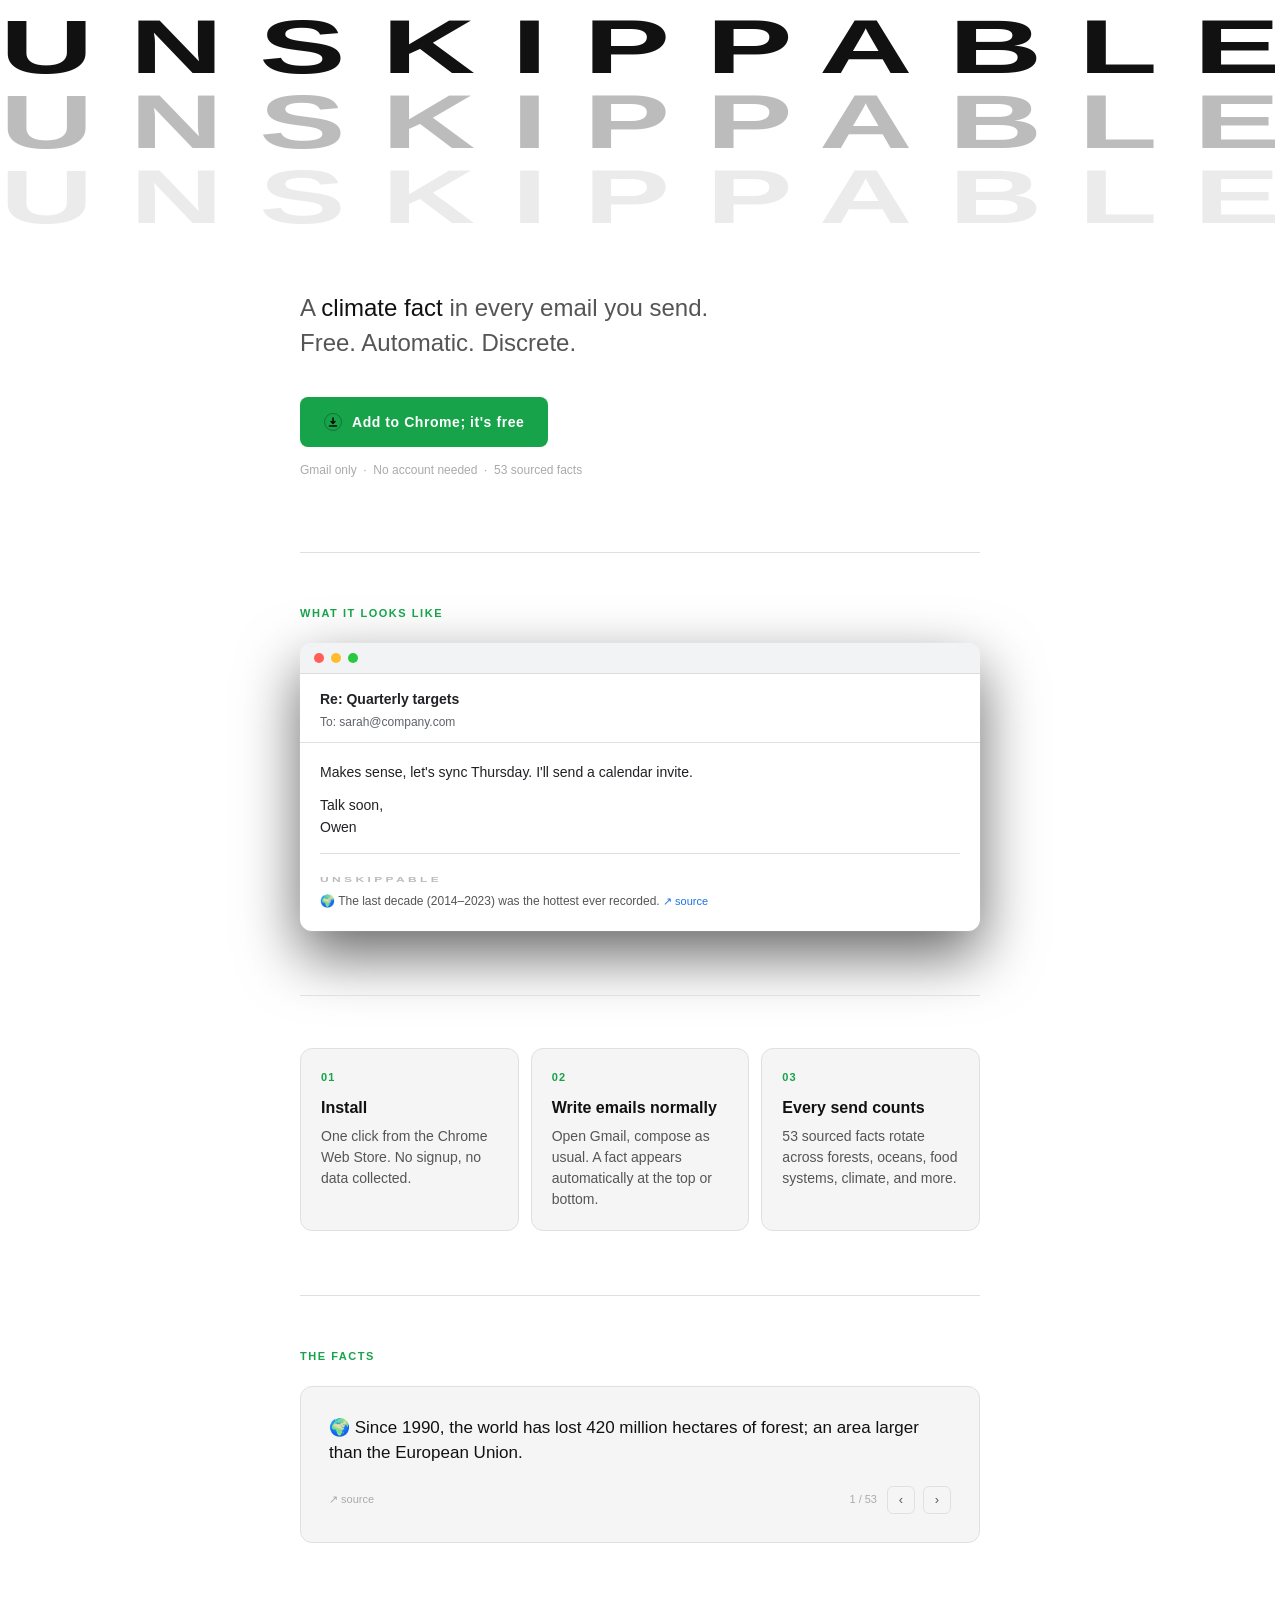
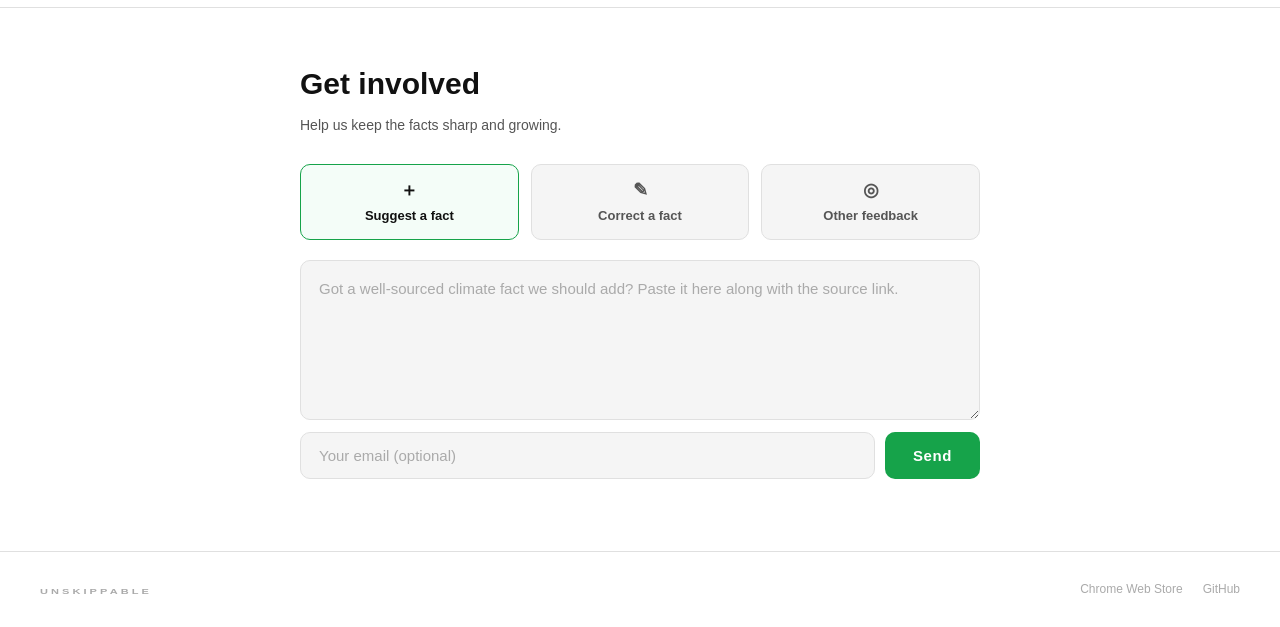
==== commit 1039538e: "Revert wordmarks to font-size scaling approach Co-Authored-By: Claude Sonnet 4.6 <noreply@anthropic." ====
--- a/web/index.html
+++ b/web/index.html
@@ -44,9 +44,9 @@
       white-space: nowrap;
       display: block;
       color: var(--text);
+      transform: scaleY(0.58);
       transform-origin: top left;
       line-height: 1;
-      transition: transform 0.1s ease-out;
     }
 
     /* ── CENTERED COLUMN ── */
@@ -439,36 +439,19 @@
   </footer>
 
   <script>
-    // ── Wordmarks: fixed height, scaleX to fill width (squeeze effect) ──
+    // ── Wordmarks: scale font-size to fill viewport width ──
     const wms = document.querySelectorAll('.wm');
-    // Base font size determines the visual height of the wordmark.
-    // scaleY(0.58) is applied on top, so visual height ≈ BASE_SIZE * 0.58.
-    const BASE_SIZE = 130; // px — adjust to taste
-
     function fitWordmarks() {
-      // Measure natural text width at base size (no transform applied)
-      wms[0].style.fontSize = BASE_SIZE + 'px';
-      wms[0].style.transform = 'none';
+      wms[0].style.fontSize = '100px';
       wms[0].style.display = 'inline-block';
       const naturalWidth = wms[0].getBoundingClientRect().width;
       wms[0].style.display = 'block';
-
       // Subtract trailing letter-spacing so last character reaches the edge
-      const contentWidth = naturalWidth - (0.28 * BASE_SIZE);
-      const scaleX = document.documentElement.clientWidth / contentWidth;
-
-      // Apply transform to first wm, measure the gap between layout box and
-      // visual height, then apply the same negative margin to all.
-      wms[0].style.fontSize = BASE_SIZE + 'px';
-      wms[0].style.transform = `scaleX(${scaleX}) scaleY(0.58)`;
-      wms[0].style.marginBottom = '0px';
-      const layoutH = wms[0].getBoundingClientRect().height; // visual height after transform
-      // Layout box is BASE_SIZE tall; gap = BASE_SIZE - visual height
-      const compensation = -(BASE_SIZE - layoutH);
-
+      const contentWidth = naturalWidth - (0.28 * 100);
+      const fontSize = 100 * document.documentElement.clientWidth / contentWidth;
+      const compensation = -(fontSize * 0.42);
       wms.forEach(wm => {
-        wm.style.fontSize = BASE_SIZE + 'px';
-        wm.style.transform = `scaleX(${scaleX}) scaleY(0.58)`;
+        wm.style.fontSize = fontSize + 'px';
         wm.style.marginBottom = compensation + 'px';
       });
     }
